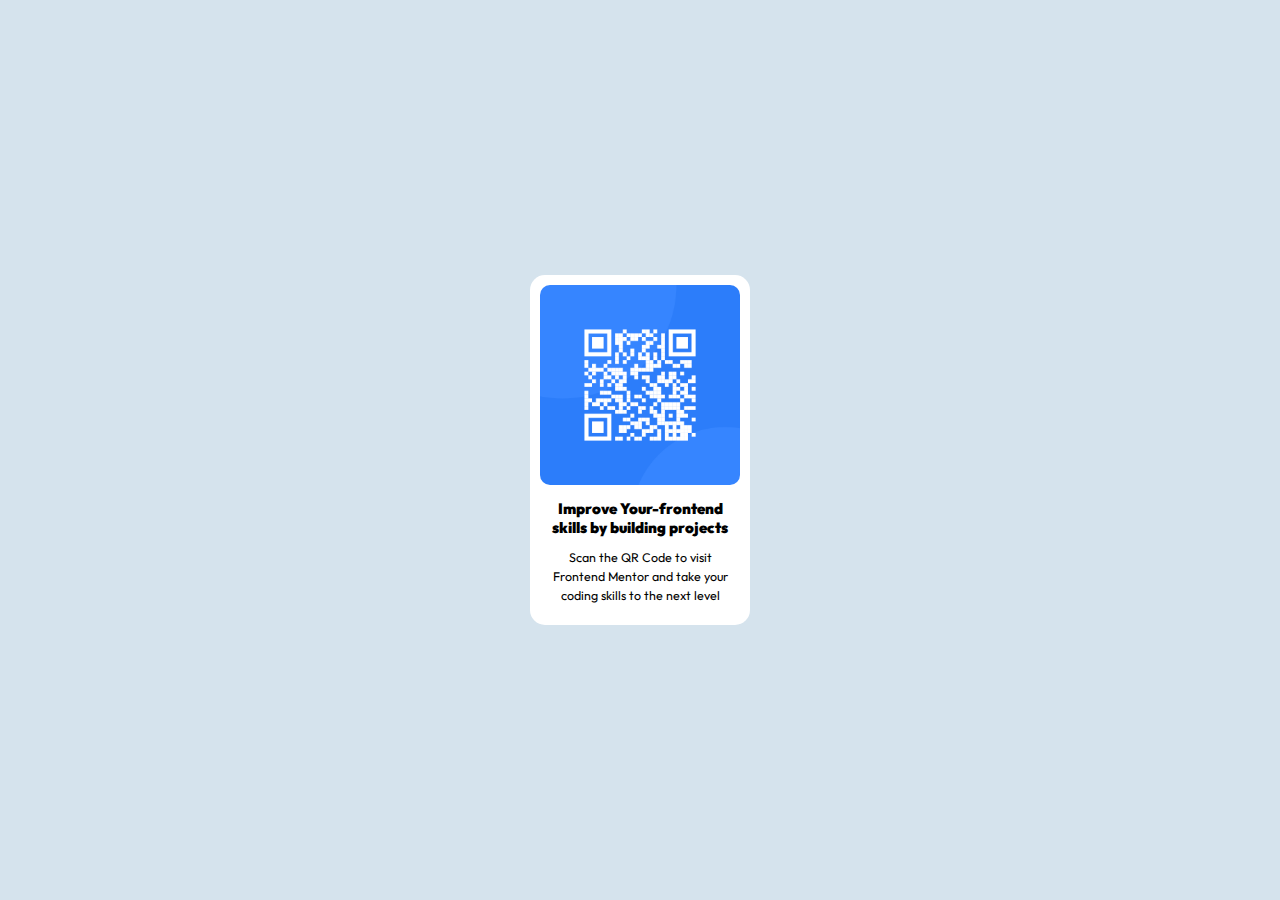
==== index.html @ 75332b64 "Latest Update" ====
<!DOCTYPE html>
<html lang="en">
<head>
    <meta charset="UTF-8">
    <meta http-equiv="X-UA-Compatible" content="IE=edge">
    <meta name="viewport" content="width=device-width, initial-scale=1.0">
    <title>Task One</title>
    <link rel="stylesheet" href="style.css">
    <link rel="shortcut icon" href="img/favicon.png" type="image/x-icon">
    <link rel="stylesheet" href="https://fonts.googleapis.com/css?family=Outfit">
</head>
<body>
    <main class="one">
        <div class="two">
                <img src="img/image-qr-code.png" alt="" class="img">
                
                <h4 class="pd"><b>Improve Your-frontend skills by building projects</b></h4>
                <p class="pd"><small>Scan the QR Code to visit Frontend Mentor and take your 
                    coding skills to the next level</small></p>
        </div>
    </main>
    
</body>
</html>
---- style.css ----
*{
    margin: 0px;
    padding: 0px;
    box-sizing: border-box;
}

body{
    background-color: #D5E3ED;
    font-size: 15px;
}



.two{
    background-color: #ffffff;
    width: 220px;
    align-items: center;
    border-radius: 15px;
    height: 350px;
    padding: 10px;
    position: absolute;
    top: 50%;
    left: 50%;
    margin: 0;
    transform: translate(-50%, -50%);
}

.img{
    width: 200px;
    border-radius: 10px;
}

.pd{
    margin: 10px;
    text-align: center;
}

p{
    font-size: 15px;
    font-family: Outfit;

}

h4{
    font-family: Outfit;

}
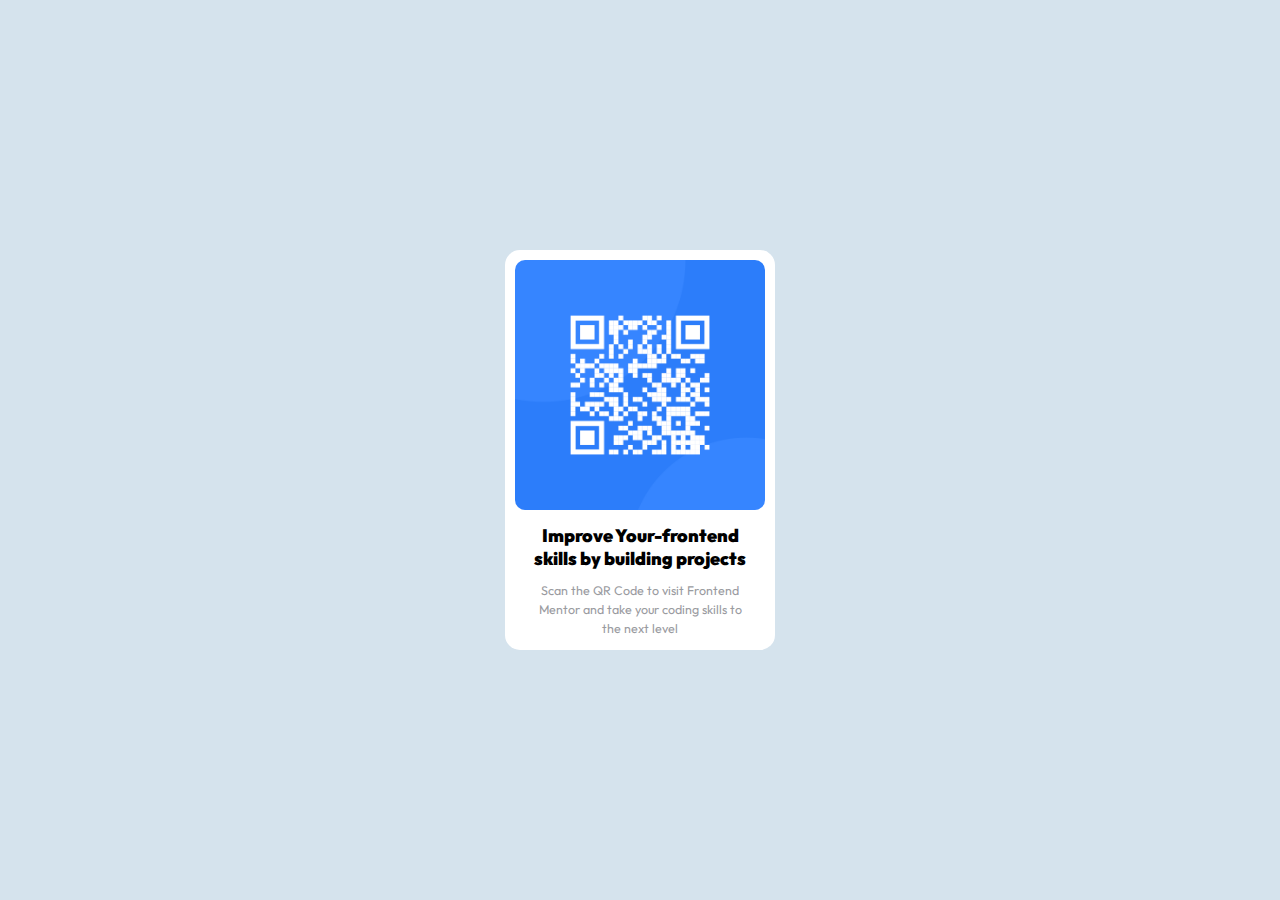
==== commit fc1bafea: "second update" ====
--- a/index.html
+++ b/index.html
@@ -1,24 +1,23 @@
-<!DOCTYPE html>
-<html lang="en">
-<head>
-    <meta charset="UTF-8">
-    <meta http-equiv="X-UA-Compatible" content="IE=edge">
-    <meta name="viewport" content="width=device-width, initial-scale=1.0">
-    <title>Task One</title>
-    <link rel="stylesheet" href="style.css">
-    <link rel="shortcut icon" href="img/favicon.png" type="image/x-icon">
-    <link rel="stylesheet" href="https://fonts.googleapis.com/css?family=Outfit">
-</head>
-<body>
-    <main class="one">
-        <div class="two">
-                <img src="img/image-qr-code.png" alt="" class="img">
-                
-                <h4 class="pd"><b>Improve Your-frontend skills by building projects</b></h4>
-                <p class="pd"><small>Scan the QR Code to visit Frontend Mentor and take your 
-                    coding skills to the next level</small></p>
-        </div>
-    </main>
-    
-</body>
-</html>+<!DOCTYPE html>
+<html lang="en">
+<head>
+    <meta charset="UTF-8">
+    <meta http-equiv="X-UA-Compatible" content="IE=edge">
+    <meta name="viewport" content="width=device-width, initial-scale=1.0">
+    <title>Task One</title>
+    <link rel="stylesheet" href="style.css">
+    <link rel="shortcut icon" href="img/favicon.png" type="image/x-icon">
+    <link rel="stylesheet" href="https://fonts.googleapis.com/css?family=Outfit">
+</head>
+<body>
+    <main class="one">
+        <div class="two">
+                <img src="img/image-qr-code.png" alt="" class="img">
+                
+                <h4 class="pd"><b>Improve Your-frontend skills by building projects</b></h4>
+                <p class="pd"><small>Scan the QR Code to visit Frontend Mentor and take your 
+                    coding skills to <br> the next level</small></p>
+        </div>
+    </main>
+</body>
+</html>
--- a/style.css
+++ b/style.css
@@ -1,49 +1,51 @@
-*{
-    margin: 0px;
-    padding: 0px;
-    box-sizing: border-box;
-}
-
-body{
-    background-color: #D5E3ED;
-    font-size: 15px;
-}
-
-
-
-.two{
-    background-color: #ffffff;
-    width: 220px;
-    align-items: center;
-    border-radius: 15px;
-    height: 350px;
-    padding: 10px;
-    position: absolute;
-    top: 50%;
-    left: 50%;
-    margin: 0;
-    transform: translate(-50%, -50%);
-}
-
-.img{
-    width: 200px;
-    border-radius: 10px;
-}
-
-.pd{
-    margin: 10px;
-    text-align: center;
-}
-
-p{
-    font-size: 15px;
-    font-family: Outfit;
-
-}
-
-h4{
-    font-family: Outfit;
-
-}
-
-
+*{
+    margin: 0px;
+    padding: 0px;
+    box-sizing: border-box;
+}
+
+body{
+    background-color: #D5E3ED;
+    font-size: 15px;
+}
+
+
+
+.two{
+    background-color: #ffffff;
+    width: 270px;
+    align-items: center;
+    border-radius: 15px;
+    height: 400px;
+    padding: 10px;
+    position: absolute;
+    top: 50%;
+    left: 50%;
+    margin: 0;
+    transform: translate(-50%, -50%);
+}
+
+.img{
+    width: 250px;
+    border-radius: 10px;
+}
+
+.pd{
+    margin: 10px;
+    text-align: center;
+}
+
+p{
+    font-size: 15px;
+    font-family: Outfit;
+    color: #9A9B9F;
+
+}
+
+h4{
+    font-family: Outfit;
+    font-size: 18px;
+    font-weight: bold;
+}
+
+
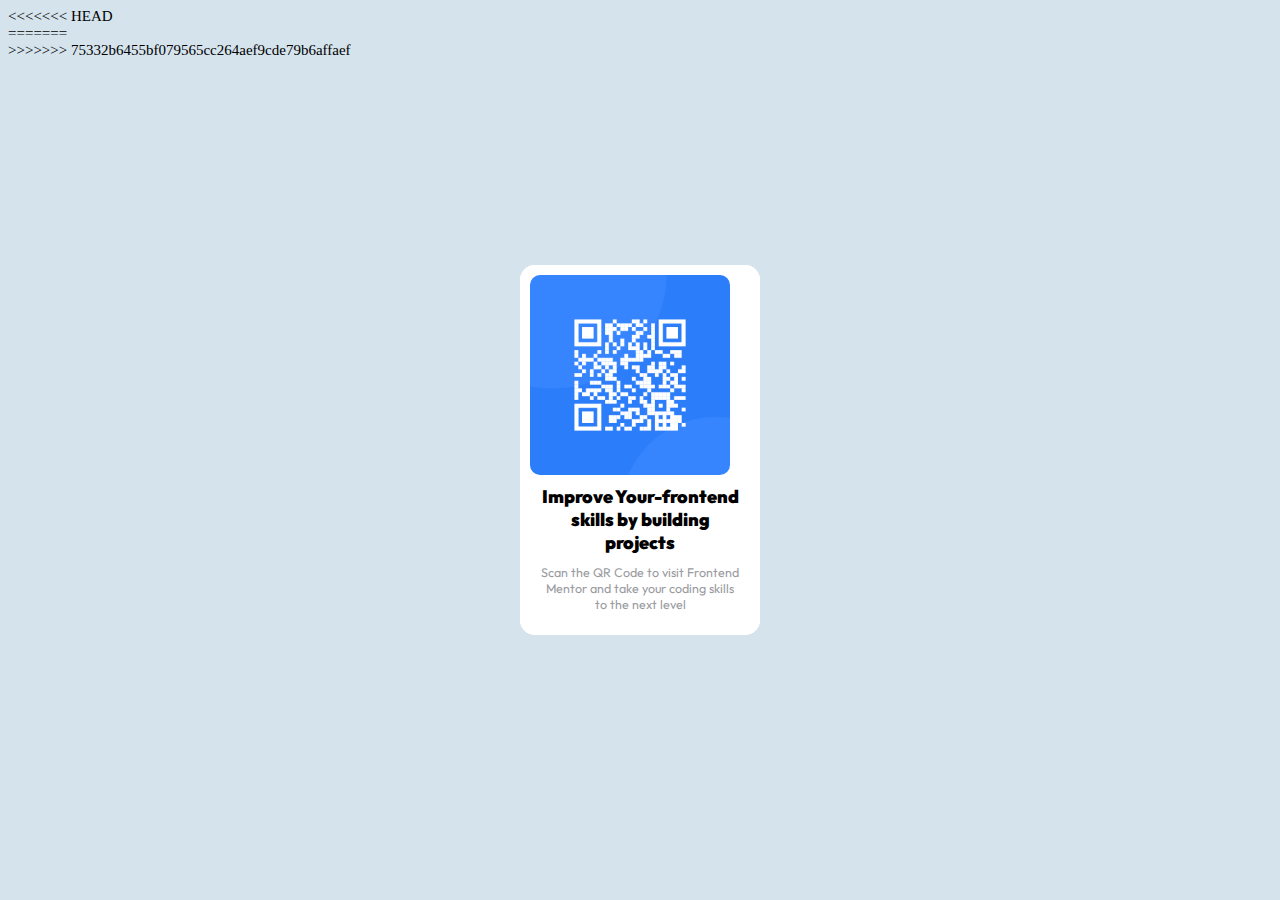
==== commit e1e6f780: "2nd update" ====
--- a/index.html
+++ b/index.html
@@ -1,3 +1,4 @@
+<<<<<<< HEAD
 <!DOCTYPE html>
 <html lang="en">
 <head>
@@ -21,3 +22,29 @@
     </main>
 </body>
 </html>
+=======
+<!DOCTYPE html>
+<html lang="en">
+<head>
+    <meta charset="UTF-8">
+    <meta http-equiv="X-UA-Compatible" content="IE=edge">
+    <meta name="viewport" content="width=device-width, initial-scale=1.0">
+    <title>Task One</title>
+    <link rel="stylesheet" href="style.css">
+    <link rel="shortcut icon" href="img/favicon.png" type="image/x-icon">
+    <link rel="stylesheet" href="https://fonts.googleapis.com/css?family=Outfit">
+</head>
+<body>
+    <main class="one">
+        <div class="two">
+                <img src="img/image-qr-code.png" alt="" class="img">
+                
+                <h4 class="pd"><b>Improve Your-frontend skills by building projects</b></h4>
+                <p class="pd"><small>Scan the QR Code to visit Frontend Mentor and take your 
+                    coding skills to the next level</small></p>
+        </div>
+    </main>
+    
+</body>
+</html>
+>>>>>>> 75332b6455bf079565cc264aef9cde79b6affaef
--- a/style.css
+++ b/style.css
@@ -1,3 +1,4 @@
+<<<<<<< HEAD
 *{
     margin: 0px;
     padding: 0px;
@@ -49,3 +50,54 @@
 }
 
 
+=======
+*{
+    margin: 0px;
+    padding: 0px;
+    box-sizing: border-box;
+}
+
+body{
+    background-color: #D5E3ED;
+    font-size: 15px;
+}
+
+
+
+.two{
+    background-color: #ffffff;
+    width: 220px;
+    align-items: center;
+    border-radius: 15px;
+    height: 350px;
+    padding: 10px;
+    position: absolute;
+    top: 50%;
+    left: 50%;
+    margin: 0;
+    transform: translate(-50%, -50%);
+}
+
+.img{
+    width: 200px;
+    border-radius: 10px;
+}
+
+.pd{
+    margin: 10px;
+    text-align: center;
+}
+
+p{
+    font-size: 15px;
+    font-family: Outfit;
+
+}
+
+h4{
+    font-family: Outfit;
+
+}
+
+
+>>>>>>> 75332b6455bf079565cc264aef9cde79b6affaef
--- a/style.css
+++ b/style.css
@@ -1,3 +1,4 @@
+<<<<<<< HEAD
 *{
     margin: 0px;
     padding: 0px;
@@ -49,3 +50,54 @@
 }
 
 
+=======
+*{
+    margin: 0px;
+    padding: 0px;
+    box-sizing: border-box;
+}
+
+body{
+    background-color: #D5E3ED;
+    font-size: 15px;
+}
+
+
+
+.two{
+    background-color: #ffffff;
+    width: 220px;
+    align-items: center;
+    border-radius: 15px;
+    height: 350px;
+    padding: 10px;
+    position: absolute;
+    top: 50%;
+    left: 50%;
+    margin: 0;
+    transform: translate(-50%, -50%);
+}
+
+.img{
+    width: 200px;
+    border-radius: 10px;
+}
+
+.pd{
+    margin: 10px;
+    text-align: center;
+}
+
+p{
+    font-size: 15px;
+    font-family: Outfit;
+
+}
+
+h4{
+    font-family: Outfit;
+
+}
+
+
+>>>>>>> 75332b6455bf079565cc264aef9cde79b6affaef
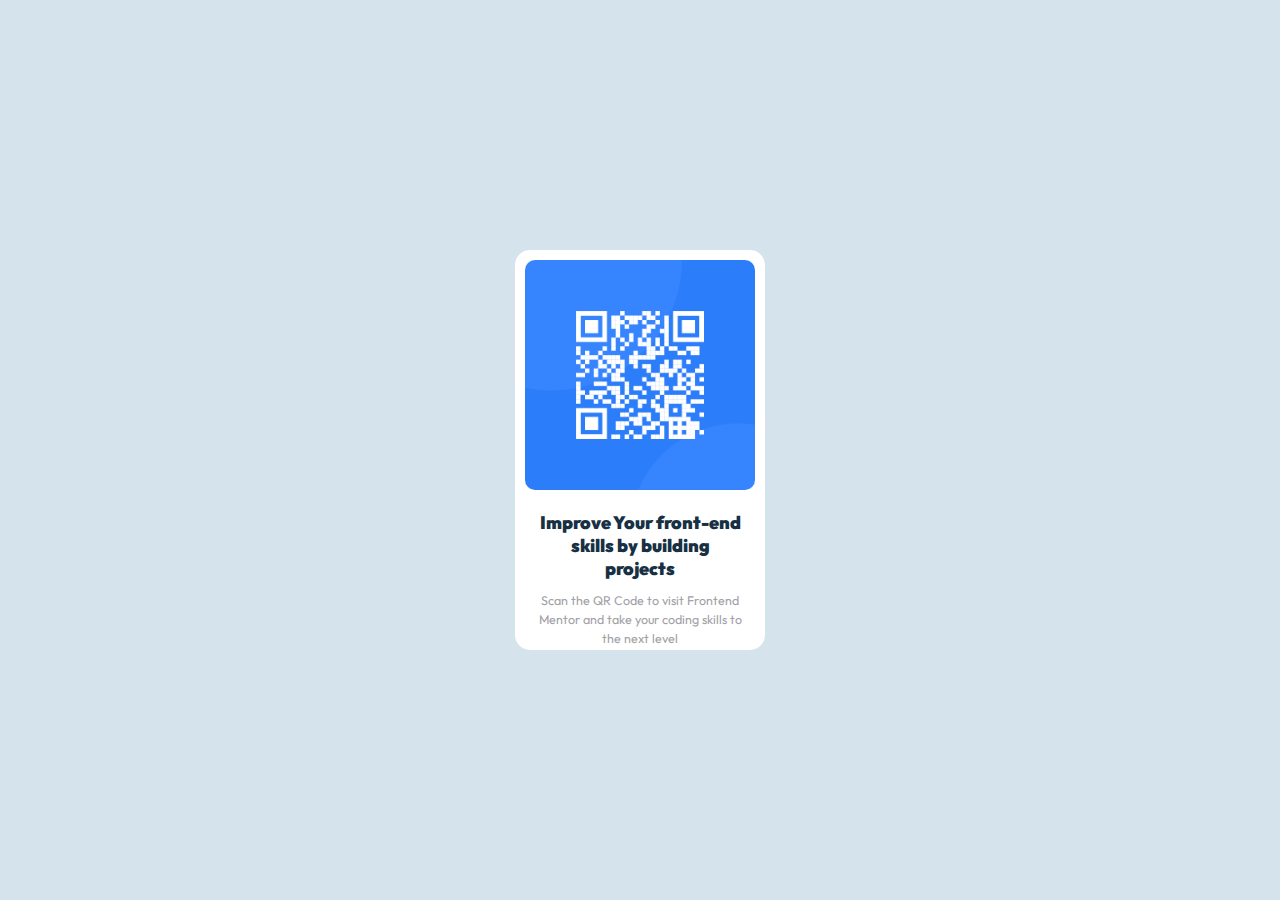
==== commit 7f368202: "4th Update" ====
--- a/index.html
+++ b/index.html
@@ -1,4 +1,3 @@
-<<<<<<< HEAD
 <!DOCTYPE html>
 <html lang="en">
 <head>
@@ -15,31 +14,7 @@
         <div class="two">
                 <img src="img/image-qr-code.png" alt="" class="img">
                 
-                <h4 class="pd"><b>Improve Your-frontend skills by building projects</b></h4>
-                <p class="pd"><small>Scan the QR Code to visit Frontend Mentor and take your 
-                    coding skills to <br> the next level</small></p>
-        </div>
-    </main>
-</body>
-</html>
-=======
-<!DOCTYPE html>
-<html lang="en">
-<head>
-    <meta charset="UTF-8">
-    <meta http-equiv="X-UA-Compatible" content="IE=edge">
-    <meta name="viewport" content="width=device-width, initial-scale=1.0">
-    <title>Task One</title>
-    <link rel="stylesheet" href="style.css">
-    <link rel="shortcut icon" href="img/favicon.png" type="image/x-icon">
-    <link rel="stylesheet" href="https://fonts.googleapis.com/css?family=Outfit">
-</head>
-<body>
-    <main class="one">
-        <div class="two">
-                <img src="img/image-qr-code.png" alt="" class="img">
-                
-                <h4 class="pd"><b>Improve Your-frontend skills by building projects</b></h4>
+                <h4 class="pd"><b>Improve Your front-end skills by building projects</b></h4>
                 <p class="pd"><small>Scan the QR Code to visit Frontend Mentor and take your 
                     coding skills to the next level</small></p>
         </div>
@@ -47,4 +22,3 @@
     
 </body>
 </html>
->>>>>>> 75332b6455bf079565cc264aef9cde79b6affaef
--- a/style.css
+++ b/style.css
@@ -1,4 +1,3 @@
-<<<<<<< HEAD
 *{
     margin: 0px;
     padding: 0px;
@@ -14,7 +13,7 @@
 
 .two{
     background-color: #ffffff;
-    width: 270px;
+    width: 250px;
     align-items: center;
     border-radius: 15px;
     height: 400px;
@@ -27,8 +26,9 @@
 }
 
 .img{
-    width: 250px;
+    width: 230px;
     border-radius: 10px;
+    margin-bottom: 7px;
 }
 
 .pd{
@@ -39,65 +39,11 @@
 p{
     font-size: 15px;
     font-family: Outfit;
-    color: #9A9B9F;
-
+    color: #A1A1A6;
 }
 
 h4{
     font-family: Outfit;
     font-size: 18px;
-    font-weight: bold;
+    color: #173044;
 }
-
-
-=======
-*{
-    margin: 0px;
-    padding: 0px;
-    box-sizing: border-box;
-}
-
-body{
-    background-color: #D5E3ED;
-    font-size: 15px;
-}
-
-
-
-.two{
-    background-color: #ffffff;
-    width: 220px;
-    align-items: center;
-    border-radius: 15px;
-    height: 350px;
-    padding: 10px;
-    position: absolute;
-    top: 50%;
-    left: 50%;
-    margin: 0;
-    transform: translate(-50%, -50%);
-}
-
-.img{
-    width: 200px;
-    border-radius: 10px;
-}
-
-.pd{
-    margin: 10px;
-    text-align: center;
-}
-
-p{
-    font-size: 15px;
-    font-family: Outfit;
-
-}
-
-h4{
-    font-family: Outfit;
-
-}
-
-
->>>>>>> 75332b6455bf079565cc264aef9cde79b6affaef
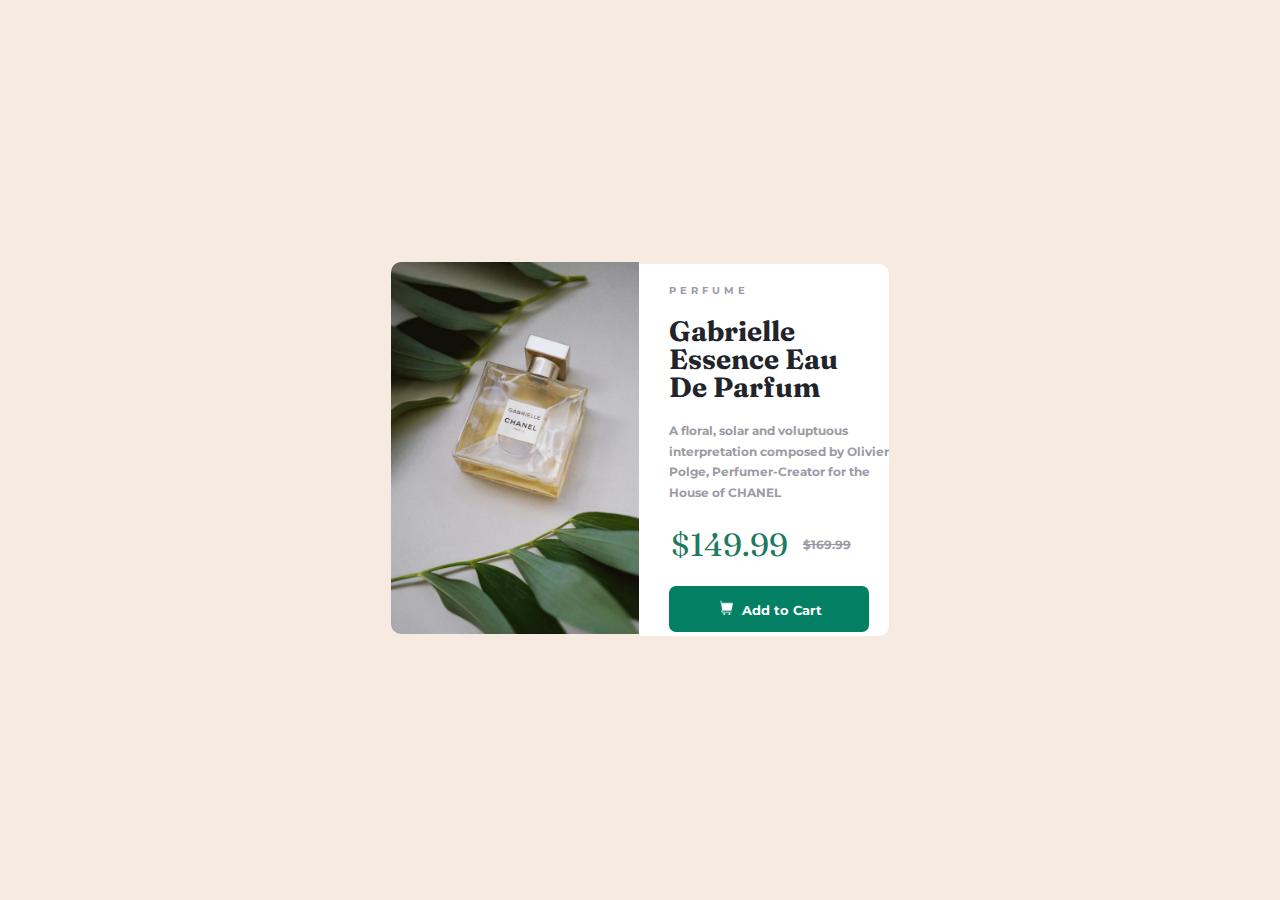
==== commit 79437a05: "3-3" ====
--- a/index.html
+++ b/index.html
@@ -1,24 +1,41 @@
-<!DOCTYPE html>
-<html lang="en">
-<head>
-    <meta charset="UTF-8">
-    <meta http-equiv="X-UA-Compatible" content="IE=edge">
-    <meta name="viewport" content="width=device-width, initial-scale=1.0">
-    <title>Task One</title>
-    <link rel="stylesheet" href="style.css">
-    <link rel="shortcut icon" href="img/favicon.png" type="image/x-icon">
-    <link rel="stylesheet" href="https://fonts.googleapis.com/css?family=Outfit">
-</head>
-<body>
-    <main class="one">
-        <div class="two">
-                <img src="img/image-qr-code.png" alt="" class="img">
-                
-                <h4 class="pd"><b>Improve Your front-end skills by building projects</b></h4>
-                <p class="pd"><small>Scan the QR Code to visit Frontend Mentor and take your 
-                    coding skills to the next level</small></p>
-        </div>
-    </main>
-    
-</body>
-</html>
+<!DOCTYPE html>
+<html lang="en">
+<head>
+    <meta charset="UTF-8">
+    <meta http-equiv="X-UA-Compatible" content="IE=edge">
+    <meta name="viewport" content="width=device-width, initial-scale=1.0">
+    <title>Product preview card component</title>
+    <link rel="stylesheet" href="style.css">
+    <link rel="stylesheet" href="https://cdnjs.cloudflare.com/ajax/libs/font-awesome/4.7.0/css/font-awesome.min.css">
+    <link rel="shortcut icon" href="favicon.ico" type="image/x-icon">
+</head>
+<body>
+    <main class="row">
+        <picture>
+            <source srcset="img/image-product-mobile.jpg" class="product-image2" media="(max-width: 375px)" style="width:500px;">
+            <source srcset="img/image-product-desktop.jpg" media="(max-width: 1440px)">
+            <img src="img/image-product-desktop.jpg" alt="image-product-desktop" style="width:auto;">
+          </picture>
+            <!-- <img src="img/image-product-desktop.jpg" alt="image-product-desktop" class="product-image"> -->
+        <div class="text-area">
+            <h1>PERFUME</h1>
+            <h2>Gabrielle Essence Eau De Parfum</h2>
+            <h3> A floral, solar and voluptuous interpretation composed by
+                Olivier Polge, Perfumer-Creator for the House of CHANEL
+            </h3>
+            <div class="currency">
+                <table style="width:100%">
+                    <tr>
+                      <td class="h4">$149.99</td>
+                      <td class="h5">$169.99</td>
+                    </tr>
+                  </table>
+                <!-- <h4>$149.99</h4>
+                <h5>$169.99</h5> -->
+            </div>
+            <a href="#"> <img src="img/263142.png" alt="" class="image"> Add to Cart</a>
+
+        </div>
+    </main>
+</body>
+</html>--- a/style.css
+++ b/style.css
@@ -1,49 +1,159 @@
-*{
-    margin: 0px;
-    padding: 0px;
-    box-sizing: border-box;
-}
-
-body{
-    background-color: #D5E3ED;
-    font-size: 15px;
-}
-
-
-
-.two{
-    background-color: #ffffff;
-    width: 250px;
-    align-items: center;
-    border-radius: 15px;
-    height: 400px;
-    padding: 10px;
-    position: absolute;
-    top: 50%;
-    left: 50%;
-    margin: 0;
-    transform: translate(-50%, -50%);
-}
-
-.img{
-    width: 230px;
-    border-radius: 10px;
-    margin-bottom: 7px;
-}
-
-.pd{
-    margin: 10px;
-    text-align: center;
-}
-
-p{
-    font-size: 15px;
-    font-family: Outfit;
-    color: #A1A1A6;
-}
-
-h4{
-    font-family: Outfit;
-    font-size: 18px;
-    color: #173044;
-}
+@import url('https://fonts.googleapis.com/css?family=Montserrat');
+@import url('https://fonts.googleapis.com/css?family=Fraunces');
+
+
+*{
+    margin: 0px;
+    padding: 0px;
+    box-sizing: border-box;
+}
+
+body{
+    background-color: #F6EAE1;
+
+}
+
+main{
+    display: flex;
+    justify-content: center;
+    /* flex-direction: row; */
+    /* background-color: #fff; */
+    /* margin: auto; */
+    height: 100vh;
+    /* width: 500px; */
+    align-items: center;
+    /* justify-items: center; */
+
+}
+
+img{
+    height: 29vw;
+    border-radius: 10px 0px 0px 10px;
+    width: 250px;
+}
+
+/* .product-image2{
+    height: 29vw;
+    border-radius: 150px 150px 0px 0px;
+    width: 250px;
+} */
+
+.text-area{
+    background-color: #fff;
+    height: 29vw;
+    border-radius: 0px 10px 10px 0px;
+    width: 250px;
+
+
+}
+
+h1{
+    font-size: x-small;
+    padding: 20px;
+    color: #9C9BA4;
+    font-family: Montserrat;
+    letter-spacing: 4px;
+    margin-left: 10px;
+
+
+}
+
+h2{
+    font-size: 28px;
+    font-weight: 700;
+    color: #21242A;
+    font-family: Fraunces;
+    margin-left: 30px;
+    line-height: 1.0;
+    max-width: 200px;
+
+}
+
+h3{
+    font-size: 12px;
+    padding-top: 20px;
+    color: #9C9BA4;
+    font-family: Montserrat;
+    margin-left: 30px;
+    line-height: 1.7;
+
+}
+
+.currency{
+    display: flex;
+    width: 100%;
+    margin-left: 30px;
+    padding-top: 20px;
+    padding-bottom: 20px;
+
+
+
+}
+
+.h4{
+    color: #207960;
+    font-family: Fraunces;
+    font-size: xx-large;
+    width: 130px;
+
+}
+
+.h5{
+    text-decoration: line-through;
+    color: #9C9BA4;
+    font-size: 12px;
+    font-weight: bold;
+    font-family: Montserrat;
+
+}
+
+a:link, a:visited {
+    background-color: #038063;
+    color: white;
+    padding: 14px 25px;
+    text-align: center;
+    text-decoration: none;
+    display: inline-block;
+    cursor: pointer;
+    border-radius: 7px;
+    margin-left: 30px;
+    width: 200px;
+    font-family: Montserrat;
+    font-size: small;
+    font-weight: bold;
+  }
+
+  a:hover{
+    background-color: #004334;
+  }
+
+  .image{
+    width: auto;
+    height: 15px;
+  }
+
+  @media screen and (max-width: 600px) {
+    main {
+        display: flex;
+        flex-direction: column;
+        border-radius: 10px 10px 0px 0px;
+
+
+    }
+    .product-image2{
+        border-radius: 100px 100px 0px 0px;
+    }
+    .suv{
+        border-radius: 0px 0px 0px 0px;
+    }
+    .luxury{
+        border-radius: 0px 0px 5px 5px;
+    }
+}
+
+/* @media screen and (max-width: 600px) {
+    .row {
+        display: flex;
+        flex-direction: column;
+    }
+} */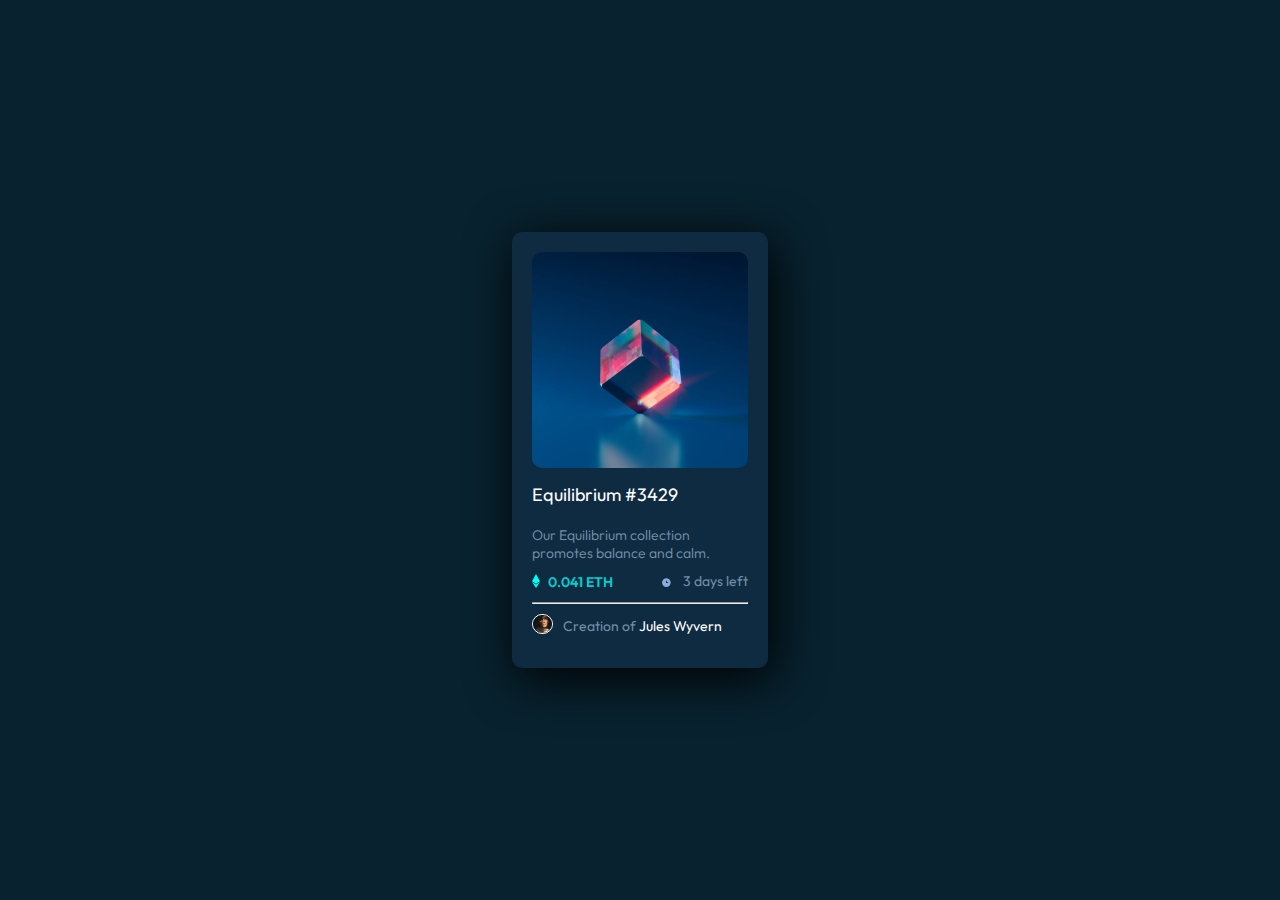
==== commit acafc8cd: "4" ====
--- a/index.html
+++ b/index.html
@@ -1,41 +1,59 @@
 <!DOCTYPE html>
 <html lang="en">
+
 <head>
     <meta charset="UTF-8">
     <meta http-equiv="X-UA-Compatible" content="IE=edge">
     <meta name="viewport" content="width=device-width, initial-scale=1.0">
-    <title>Product preview card component</title>
+    <title>Document</title>
     <link rel="stylesheet" href="style.css">
-    <link rel="stylesheet" href="https://cdnjs.cloudflare.com/ajax/libs/font-awesome/4.7.0/css/font-awesome.min.css">
-    <link rel="shortcut icon" href="favicon.ico" type="image/x-icon">
 </head>
+
 <body>
-    <main class="row">
-        <picture>
-            <source srcset="img/image-product-mobile.jpg" class="product-image2" media="(max-width: 375px)" style="width:500px;">
-            <source srcset="img/image-product-desktop.jpg" media="(max-width: 1440px)">
-            <img src="img/image-product-desktop.jpg" alt="image-product-desktop" style="width:auto;">
-          </picture>
-            <!-- <img src="img/image-product-desktop.jpg" alt="image-product-desktop" class="product-image"> -->
-        <div class="text-area">
-            <h1>PERFUME</h1>
-            <h2>Gabrielle Essence Eau De Parfum</h2>
-            <h3> A floral, solar and voluptuous interpretation composed by
-                Olivier Polge, Perfumer-Creator for the House of CHANEL
-            </h3>
-            <div class="currency">
-                <table style="width:100%">
-                    <tr>
-                      <td class="h4">$149.99</td>
-                      <td class="h5">$169.99</td>
-                    </tr>
-                  </table>
-                <!-- <h4>$149.99</h4>
-                <h5>$169.99</h5> -->
+    <div class="bg">
+        <div class="card">
+            <div class="image-container">
+                <img src="img/image-equilibrium.jpg" alt="Equilibrium" class="main-image">
+                <div class="overlay"></div>
+                <img src="img/icon-view.svg" alt="view icon" class="view">
             </div>
-            <a href="#"> <img src="img/263142.png" alt="" class="image"> Add to Cart</a>
+            <div>
+                <h1 class="card-img">Equilibrium #3429</h1>
+            </div>
+            <div>
+                <p class="card-para">Our Equilibrium collection promotes balance and calm.</p>
+            </div>
+            <div class="card-data">
+                <div class="card-data1">
+                    <div class="card-data1a">
+                        <img src="img/icon-ethereum.svg" alt="" class="ethereum">
+                    </div>
+                    <div class="card-data1b">
+                        <p class="data-text">0.041 ETH </p>
+                    </div>
+                </div>
+                <div class="card-data2">
+                    <div class="card-data2a">
+                        <img src="img/icon-clock.svg" alt="" class="clock">
+                    </div>
+                    <div class="card-data2b">
+                        <p class="card-text2">3 days left</p>
+                    </div>
+                </div>
+            </div>
+            <div>
+                <hr>
+            </div>
+            <div class="footer">
+                <div class="footer1">
+                    <img src="img/image-avatar.png" alt="" class="avatar">
+                </div>
+                <div class="footer2">
+                    <p class="footer-text">Creation of <span class="footer-text2"> <a href="#" class="footer-text3"> Jules Wyvern</a></span> </p>
+                </div>
+            </div>
+        </div>
+    </div>
+</body>
 
-        </div>
-    </main>
-</body>
 </html>--- a/style.css
+++ b/style.css
@@ -1,159 +1,258 @@
-@import url('https://fonts.googleapis.com/css?family=Montserrat');
-@import url('https://fonts.googleapis.com/css?family=Fraunces');
+@import url('https://fonts.googleapis.com/css2?family=Outfit:wght@100;200;300;400;500&display=swap');
 
 
 *{
     margin: 0px;
     padding: 0px;
     box-sizing: border-box;
-}
-
-body{
-    background-color: #F6EAE1;
-
-}
-
-main{
+    font-family: 'Outfit', sans-serif;
+}
+
+.bg{
+    background-color: #08222F;
     display: flex;
     justify-content: center;
-    /* flex-direction: row; */
-    /* background-color: #fff; */
-    /* margin: auto; */
+    align-items: center;
     height: 100vh;
-    /* width: 500px; */
+    width: 100%;
+}
+
+.card{
+    background-color: #0E2B41;
+    width: 20%;
+    padding: 20px;
+    border-radius: 10px;
+    box-shadow: 5px 10px 50px black;
+
+}
+
+.main-image {
+    display: block;
+    max-width: 300px;
+    width: 100%;
+    height: auto;
+    border-radius: 10px;
+  }
+  
+  .overlay {
+    position: absolute;
+    top: 0;
+    bottom: 0;
+    left: 0;
+    right: 0;
+    height: 100%;
+    width: 100%;
+    opacity: 0;
+    background-color: #00FFF7;
+    border-radius: 10px;
+  }
+  
+  .view {
+    position: absolute;
+    top: 50%;
+    left: 50%;
+    transform: translate(-50%, -50%);
+    text-align: center;
+    display: none;
+  }
+
+
+  body {
+    color: var(--colour-blue);
+    /* font-weight: 300;
+    line-height: 1.6; */
+  }
+
+  .image-container:hover .overlay {
+    opacity: 0.5;
+    cursor: pointer;
+  }
+  
+  .image-container:hover .overlay + .view {
+    display: block;
+  }
+
+  .image-container {
+    position: relative;
+    margin: 0 auto;
+    width: 100%;
+    max-width: 300px;
+  }
+
+h1{
+    color: white;
+    font-size: 18px;
+    font-weight: 400;
+    padding: 15px 0 10px 0;
+}
+
+.card-para{
+    color: #708EA8;
+    font-weight: 350;
+    font-size: 14px;
+    padding: 10px 0 10px 0;
+}
+
+
+
+.card-data{
+    display: flex;
+    justify-content: space-between;
+    padding: 0 0 10px 0;
+}
+
+
+.data-text{
+    color: #00CFD1;
+    font-size: 14px;
+    font-weight: 600;
+
+}
+
+
+.card-text2{
+    color: #708EA8;
+    font-weight: 400;
+    font-size: 14px;
+    text-align: left;
+}
+
+
+.footer{
+    display: flex;
+    justify-content: center;
     align-items: center;
-    /* justify-items: center; */
-
-}
-
-img{
-    height: 29vw;
-    border-radius: 10px 0px 0px 10px;
-    width: 250px;
-}
-
-/* .product-image2{
-    height: 29vw;
-    border-radius: 150px 150px 0px 0px;
-    width: 250px;
-} */
-
-.text-area{
-    background-color: #fff;
-    height: 29vw;
-    border-radius: 0px 10px 10px 0px;
-    width: 250px;
-
-
-}
-
-h1{
-    font-size: x-small;
-    padding: 20px;
-    color: #9C9BA4;
-    font-family: Montserrat;
-    letter-spacing: 4px;
-    margin-left: 10px;
-
-
-}
-
-h2{
-    font-size: 28px;
-    font-weight: 700;
-    color: #21242A;
-    font-family: Fraunces;
-    margin-left: 30px;
-    line-height: 1.0;
-    max-width: 200px;
-
-}
-
-h3{
-    font-size: 12px;
-    padding-top: 20px;
-    color: #9C9BA4;
-    font-family: Montserrat;
-    margin-left: 30px;
-    line-height: 1.7;
-
-}
-
-.currency{
-    display: flex;
-    width: 100%;
-    margin-left: 30px;
-    padding-top: 20px;
-    padding-bottom: 20px;
-
-
-
-}
-
-.h4{
-    color: #207960;
-    font-family: Fraunces;
-    font-size: xx-large;
-    width: 130px;
-
-}
-
-.h5{
-    text-decoration: line-through;
-    color: #9C9BA4;
-    font-size: 12px;
-    font-weight: bold;
-    font-family: Montserrat;
-
-}
-
-a:link, a:visited {
-    background-color: #038063;
+    padding: 10px 0;
+    width: 100%;
+    height: 100%;
+    text-decoration: none;
+
+}
+
+.card-data1{
+    display: flex;
+    justify-content: left;
+    align-items: center;
+    width: 50%;
+}
+
+.card-data1a{
+    width: 15%;
+}
+
+.card-data2{
+    display: flex;
+    justify-content: right;
+    align-items: right;
+    width: 50%;
+}
+
+.card-data2a{
+    width: 20%;
+}
+
+
+.avatar{
+    width: 100%;
+    border-radius: 50%;
+    /* height: 100%; */
+    border: 1px solid white;
+}
+
+
+.footer-text{
+    color: #708EA8;
+    
+    /* align-items: flex-start; */
+
+}
+
+.footer-text2{
     color: white;
-    padding: 14px 25px;
-    text-align: center;
+
+}
+
+.card-img:hover{
+    color: #00CFCC;
+    /* text-decoration: none; */
+    cursor: pointer;
+}
+
+
+.footer-text3{
+    color: white;
     text-decoration: none;
-    display: inline-block;
-    cursor: pointer;
-    border-radius: 7px;
-    margin-left: 30px;
-    width: 200px;
-    font-family: Montserrat;
-    font-size: small;
-    font-weight: bold;
-  }
-
-  a:hover{
-    background-color: #004334;
-  }
-
-  .image{
-    width: auto;
-    height: 15px;
-  }
-
-  @media screen and (max-width: 600px) {
-    main {
-        display: flex;
-        flex-direction: column;
-        border-radius: 10px 10px 0px 0px;
-
-
-    }
-    .product-image2{
-        border-radius: 100px 100px 0px 0px;
-    }
-    .suv{
-        border-radius: 0px 0px 0px 0px;
-    }
-    .luxury{
-        border-radius: 0px 0px 5px 5px;
-    }
-}
-
-/* @media screen and (max-width: 600px) {
-    .row {
-        display: flex;
-        flex-direction: column;
-    }
-} */+
+}
+
+.footer-text3:hover{
+    color: #00CFCC;
+
+}
+
+.footer1{
+    width: 10%;
+    margin-right: 10px;
+}
+.footer2{
+    width: 90%;
+    font-size: 14px;
+    font-weight: 400;
+}
+
+hr{
+    color: rgb(165, 153, 153);
+    height: 1px;
+}
+
+.clock, .ethereum{
+    width: 50%;
+
+
+}
+
+
+@media screen and (max-width:375px) {
+    .card{
+        width: 90%;
+        padding: 20px;
+        border-radius: 10px;
+        box-shadow: 5px 10px 50px black;
+    
+    }
+
+    .footer2{
+        width: 90%;
+        font-size: medium;
+        font-weight: 400;
+    }
+
+
+    .footer-text2{
+        color: white;
+        font-size: medium;
+        font-weight: 400;
+    
+    }
+
+    .data-text{
+        font-size: medium;
+        font-weight: bold;
+    
+    }
+
+    .card-data2a{
+        width: 25%;
+    }
+
+
+    .card-text2{
+        font-weight: bold;
+        font-size: medium;
+        text-align: left;
+    }
+    
+}
+
+
+
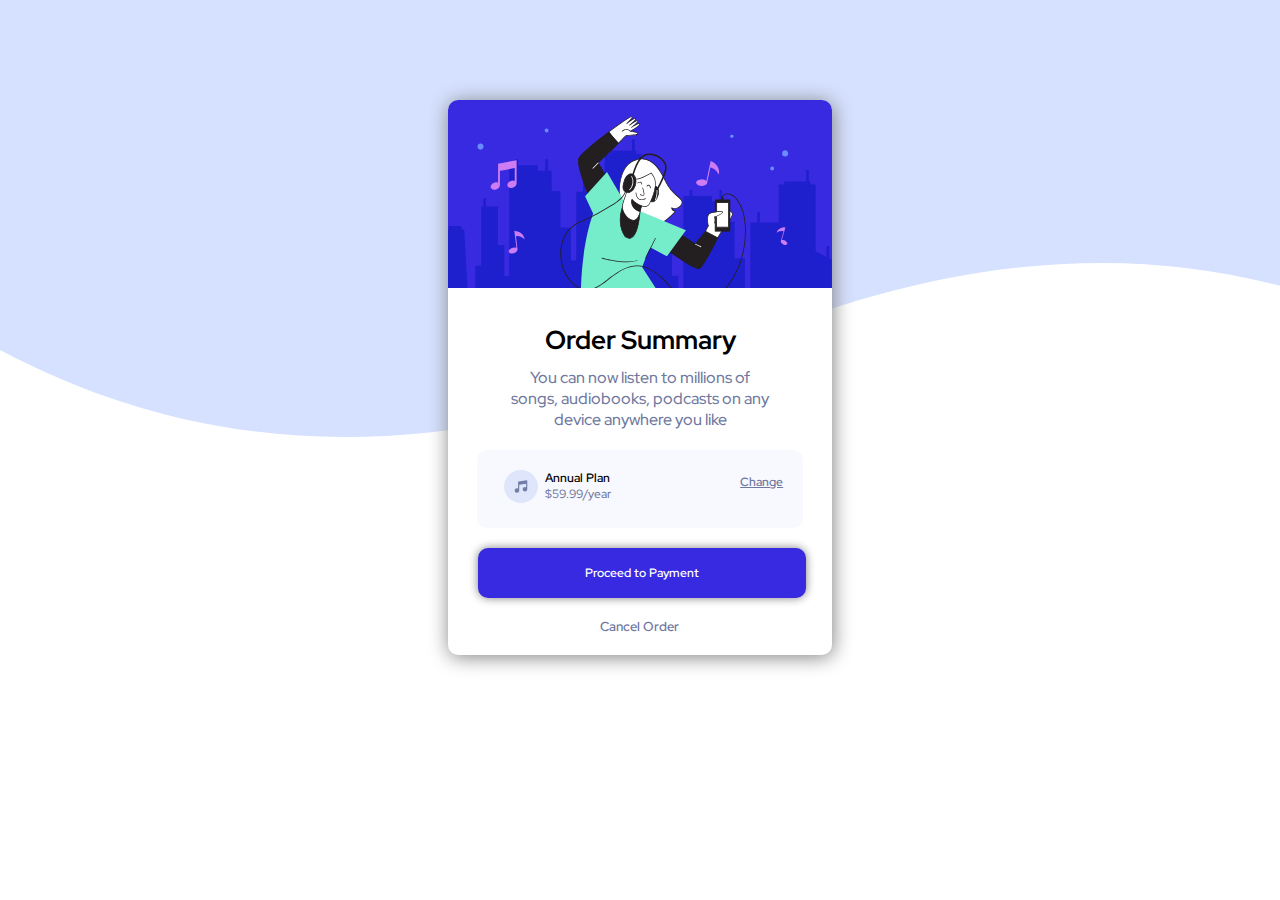
==== commit 0f27c5d3: "5" ====
--- a/index.html
+++ b/index.html
@@ -7,53 +7,47 @@
     <meta name="viewport" content="width=device-width, initial-scale=1.0">
     <title>Document</title>
     <link rel="stylesheet" href="style.css">
+    <link rel="shortcut icon" href="favicon.ico" type="image/x-icon">
 </head>
 
-<body>
-    <div class="bg">
+<body class="bgs">
+    <main class="bg">
         <div class="card">
-            <div class="image-container">
-                <img src="img/image-equilibrium.jpg" alt="Equilibrium" class="main-image">
-                <div class="overlay"></div>
-                <img src="img/icon-view.svg" alt="view icon" class="view">
+            <div class="">
+                <div>
+                    <img src="img/illustration-hero.svg" alt="" class="card-img">
+                </div>
             </div>
-            <div>
-                <h1 class="card-img">Equilibrium #3429</h1>
+            <div class="bg1">
+                <div>
+                    <h1 class="text1">Order Summary</h1>
+                    <p class="text2">You can now listen to millions of songs, audiobooks, podcasts on any device anywhere you like</p>
+                </div>
             </div>
-            <div>
-                <p class="card-para">Our Equilibrium collection promotes balance and calm.</p>
-            </div>
-            <div class="card-data">
-                <div class="card-data1">
-                    <div class="card-data1a">
-                        <img src="img/icon-ethereum.svg" alt="" class="ethereum">
+            <div class="bg2">
+                <div class="bg3">
+                    <div class="bg6">
+                        <img src="img/icon-music.svg" alt="" class="bg6-img">
                     </div>
-                    <div class="card-data1b">
-                        <p class="data-text">0.041 ETH </p>
+                    <div class="bg4">
+                        <div>
+                            <p class="para1">Annual Plan</p>
+                        </div>
+                        <div>
+                            <p class="para2">$59.99/year</p>
+                        </div>
                     </div>
                 </div>
-                <div class="card-data2">
-                    <div class="card-data2a">
-                        <img src="img/icon-clock.svg" alt="" class="clock">
-                    </div>
-                    <div class="card-data2b">
-                        <p class="card-text2">3 days left</p>
-                    </div>
+                <div class="bg5">
+                    <a href="#" class="para3">Change</a>
                 </div>
             </div>
-            <div>
-                <hr>
-            </div>
-            <div class="footer">
-                <div class="footer1">
-                    <img src="img/image-avatar.png" alt="" class="avatar">
-                </div>
-                <div class="footer2">
-                    <p class="footer-text">Creation of <span class="footer-text2"> <a href="#" class="footer-text3"> Jules Wyvern</a></span> </p>
-                </div>
+            <div class="bg7">
+                <button class="pyt">Proceed to Payment</button>
+                <p class="pyt2">Cancel Order</p>
             </div>
         </div>
-    </div>
+    </main>
 </body>
 
 </html>--- a/style.css
+++ b/style.css
@@ -1,258 +1,136 @@
-@import url('https://fonts.googleapis.com/css2?family=Outfit:wght@100;200;300;400;500&display=swap');
+@import url('https://fonts.googleapis.com/css2?family=Red Hat Display:wght@100;200;300;400;500&display=swap');
 
 
 *{
     margin: 0px;
     padding: 0px;
     box-sizing: border-box;
-    font-family: 'Outfit', sans-serif;
-}
-
-.bg{
-    background-color: #08222F;
-    display: flex;
-    justify-content: center;
-    align-items: center;
-    height: 100vh;
-    width: 100%;
-}
-
-.card{
-    background-color: #0E2B41;
-    width: 20%;
-    padding: 20px;
-    border-radius: 10px;
-    box-shadow: 5px 10px 50px black;
+    font-family:'Red Hat Display';
 
 }
 
-.main-image {
-    display: block;
-    max-width: 300px;
-    width: 100%;
+
+.bg{
+    background-image: url(img/pattern-background-desktop.svg);
+    display: flex;
+    justify-content: center;
     height: auto;
-    border-radius: 10px;
-  }
-  
-  .overlay {
-    position: absolute;
-    top: 0;
-    bottom: 0;
-    left: 0;
-    right: 0;
-    height: 100%;
-    width: 100%;
-    opacity: 0;
-    background-color: #00FFF7;
-    border-radius: 10px;
-  }
-  
-  .view {
-    position: absolute;
-    top: 50%;
-    left: 50%;
-    transform: translate(-50%, -50%);
-    text-align: center;
-    display: none;
-  }
+    background-repeat: no-repeat;
+    /* background-size: contain; */
+}
 
 
-  body {
-    color: var(--colour-blue);
-    /* font-weight: 300;
-    line-height: 1.6; */
-  }
+.card{
+    width: 30%;
+    border-radius: 10px;
+    background-color: white;
+    text-align: center;  
+    display: flex;
+    flex-direction: column;
+    margin: 100px 10px;
+    box-shadow: 1px 2px 20px 0px grey;
 
-  .image-container:hover .overlay {
-    opacity: 0.5;
-    cursor: pointer;
-  }
-  
-  .image-container:hover .overlay + .view {
-    display: block;
-  }
-
-  .image-container {
-    position: relative;
-    margin: 0 auto;
-    width: 100%;
-    max-width: 300px;
-  }
-
-h1{
-    color: white;
-    font-size: 18px;
-    font-weight: 400;
-    padding: 15px 0 10px 0;
 }
 
-.card-para{
-    color: #708EA8;
-    font-weight: 350;
-    font-size: 14px;
-    padding: 10px 0 10px 0;
+.card-img{
+    width: 100%;
+    border-radius: 10px 10px 0 0;
+}
+
+.bg1{
+    margin: 20px;
+}
+
+.bg2{
+    background-color: #F8F9FE;
+    border-radius: 10px;
+    width: 85%;
+    text-align: center;
+    justify-content: space-between;
+    display: flex;
+    flex-direction: row;
+    
+    align-self: center; 
+    padding: 20px;
+}
+
+.bg3{
+    width: 50%;
+    display: flex;
+    flex-direction: row;
+}
+
+
+.bg4{
+    display: flex;
+    flex-direction: column;
 }
 
 
 
-.card-data{
-    display: flex;
-    justify-content: space-between;
-    padding: 0 0 10px 0;
+.bg6-img{
+    width: 70%;
+}
+
+.para1{
+    font-size: 12px;
+    font-weight: 600;
+}
+
+.para2{
+    font-size: 12px;
+    font-weight: 500;
+    color: #6F78A0;
+}
+
+.para3{
+    font-size: 12px;
+    font-weight: 600;
+    color: #6F78A0;
+}
+
+.bg7{
+    width: 95%;
+    align-self: center; 
 }
 
 
-.data-text{
-    color: #00CFD1;
-    font-size: 14px;
+.pyt{
+    background-color: #382AE1;
+    border-radius: 10px;
+    text-align: center;
+    color: white;
+    align-self: center; 
+    margin: 20px;
+    height: 50px;
+    cursor: pointer;
+    width: 90%;
+    font-size: 12px;
     font-weight: 600;
+    border: none;
+    box-shadow: 0px 0px 10px 0 grey;
+
+}
+
+.pyt2{
+    font-size: 13px;
+    font-weight: 600;
+    padding-bottom: 20px;
+    color: #6F78A0;
 
 }
 
 
-.card-text2{
-    color: #708EA8;
-    font-weight: 400;
-    font-size: 14px;
-    text-align: left;
+.text1{
+    font-size: 26px;
+    font-weight: 700;
+    margin: 10px 20px;
 }
 
 
-.footer{
-    display: flex;
-    justify-content: center;
-    align-items: center;
-    padding: 10px 0;
-    width: 100%;
-    height: 100%;
-    text-decoration: none;
-
-}
-
-.card-data1{
-    display: flex;
-    justify-content: left;
-    align-items: center;
-    width: 50%;
-}
-
-.card-data1a{
-    width: 15%;
-}
-
-.card-data2{
-    display: flex;
-    justify-content: right;
-    align-items: right;
-    width: 50%;
-}
-
-.card-data2a{
-    width: 20%;
-}
-
-
-.avatar{
-    width: 100%;
-    border-radius: 50%;
-    /* height: 100%; */
-    border: 1px solid white;
-}
-
-
-.footer-text{
-    color: #708EA8;
-    
-    /* align-items: flex-start; */
-
-}
-
-.footer-text2{
-    color: white;
-
-}
-
-.card-img:hover{
-    color: #00CFCC;
-    /* text-decoration: none; */
-    cursor: pointer;
-}
-
-
-.footer-text3{
-    color: white;
-    text-decoration: none;
-
-}
-
-.footer-text3:hover{
-    color: #00CFCC;
-
-}
-
-.footer1{
-    width: 10%;
-    margin-right: 10px;
-}
-.footer2{
-    width: 90%;
-    font-size: 14px;
-    font-weight: 400;
-}
-
-hr{
-    color: rgb(165, 153, 153);
-    height: 1px;
-}
-
-.clock, .ethereum{
-    width: 50%;
-
-
-}
-
-
-@media screen and (max-width:375px) {
-    .card{
-        width: 90%;
-        padding: 20px;
-        border-radius: 10px;
-        box-shadow: 5px 10px 50px black;
-    
-    }
-
-    .footer2{
-        width: 90%;
-        font-size: medium;
-        font-weight: 400;
-    }
-
-
-    .footer-text2{
-        color: white;
-        font-size: medium;
-        font-weight: 400;
-    
-    }
-
-    .data-text{
-        font-size: medium;
-        font-weight: bold;
-    
-    }
-
-    .card-data2a{
-        width: 25%;
-    }
-
-
-    .card-text2{
-        font-weight: bold;
-        font-size: medium;
-        text-align: left;
-    }
-    
-}
-
-
-
+.text2{
+    font-size: 16px;
+    font-weight: 500;
+    padding: 0 40px;
+    color: #6F78A0;
+}